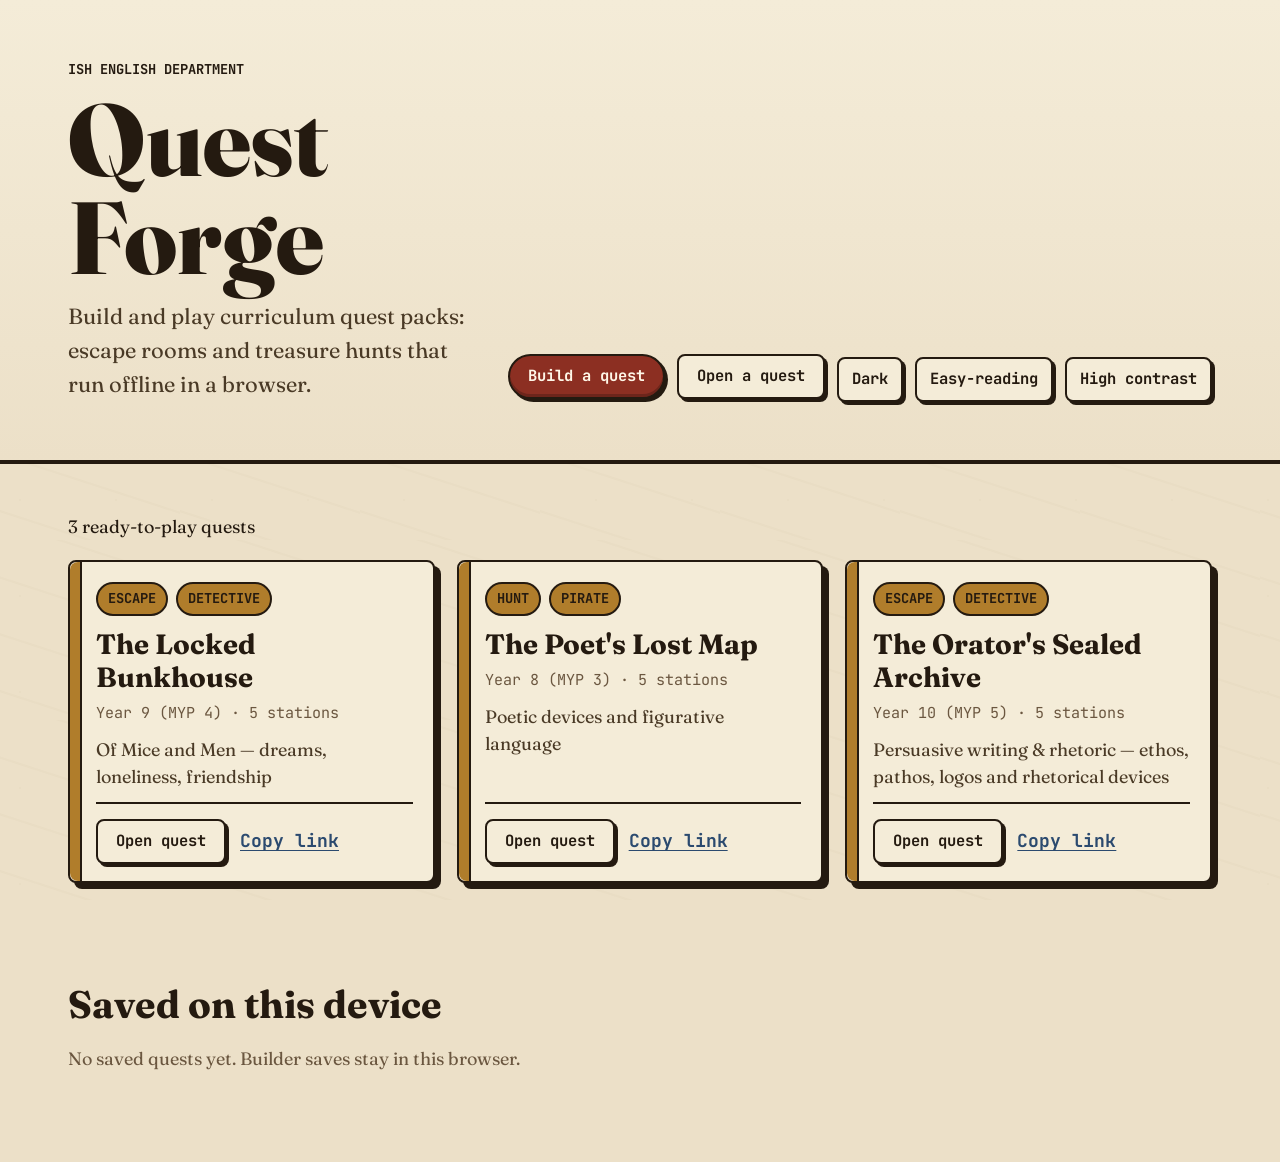
==== index.html @ dc08c19c "Quest Forge: ISH English escape-room / treasure-hunt builder Static, no-backend web app for the ISH " ====
<!DOCTYPE html>
<html lang="en" data-theme="light" data-font="standard" data-contrast="normal">
<head>
  <meta charset="UTF-8" />
  <meta name="viewport" content="width=device-width, initial-scale=1.0" />
  <meta name="description" content="Quest Forge for the ISH English department: build and play browser-based English escape rooms and treasure hunts." />
  <title>Quest Forge · ISH English</title>
  <script>
    (function () {
      try {
        var raw = localStorage.getItem("ishQuest.prefs.v1");
        var p = raw ? JSON.parse(raw) : {};
        var theme = p.theme || (matchMedia("(prefers-color-scheme: dark)").matches ? "dark" : "light");
        document.documentElement.dataset.theme = theme;
        document.documentElement.dataset.font = p.font === "dyslexic" ? "dyslexic" : "standard";
        document.documentElement.dataset.contrast = p.contrast ? "high" : "normal";
        document.documentElement.dataset.size = p.biggerText ? "big" : "normal";
      } catch (e) {}
    })();
  </script>
  <link rel="preconnect" href="https://fonts.googleapis.com" />
  <link rel="preconnect" href="https://fonts.gstatic.com" crossorigin />
  <link href="https://fonts.googleapis.com/css2?family=Atkinson+Hyperlegible:wght@400;700&family=Fraunces:opsz,wght@9..144,600..900&family=JetBrains+Mono:wght@400;600;700&display=swap" rel="stylesheet" />
  <link rel="stylesheet" href="styles.css?v=1" />
  <script src="config.js?v=1"></script>
</head>
<body>
  <a class="skip-link" href="#main">Skip to quests</a>
  <div id="launcherRoot"></div>
  <div class="toast" id="toast" role="status" aria-live="polite" hidden></div>

  <script src="vendor/lz-string.min.js?v=1"></script>
  <script src="schema.js?v=1"></script>
  <script src="store.js?v=1"></script>
  <script src="share.js?v=1"></script>
  <script src="data.js?v=1"></script>
  <script src="launcher.js?v=1"></script>
</body>
</html>
---- styles.css ----
/* ============================================================
   Quest Forge — ISH English quest builder/player
   Cartographer's Library: parchment, ink, brass, wax seals.
   Vanilla HTML/CSS/JS, no build step.
   ============================================================ */

:root {
  --parchment: #ece0c8;
  --parchment-2: #e2d3b3;
  --vellum: #f4ecd8;
  --ink: #241a10;
  --ink-soft: #4a3a26;
  --ink-mute: #6b5740;
  --seal-red: #8c2f22;
  --brass: #b07d2b;
  --brass-bright: #d8a13e;
  --forest: #3a5a40;
  --ink-blue: #2b4a6f;
  --map-line: #9a8259;

  --bg: var(--parchment);
  --surface: var(--vellum);
  --surface-2: var(--parchment-2);
  --bad: var(--seal-red);
  --good: var(--forest);
  --rule: 2px;
  --rule-thick: 4px;
  --radius: 8px;
  --shadow: 6px 6px 0 var(--ink);
  --shadow-sm: 3px 3px 0 var(--ink);
  --maxw: 1240px;
  --measure: 70ch;
  --font-display: "Fraunces", Georgia, "Times New Roman", serif;
  --font-mono: "JetBrains Mono", ui-monospace, SFMono-Regular, Menlo, monospace;
  --font-body: "Fraunces", Georgia, "Times New Roman", serif;
  --ease: cubic-bezier(0.2, 0, 0, 1);
}

[data-theme="dark"] {
  --bg: #15110b;
  --surface: #241c12;
  --surface-2: #2f2517;
  --ink: #efe4cc;
  --ink-soft: #cdbf9f;
  --ink-mute: #9c8c6e;
  --seal-red: #c4503e;
  --brass: #d8a13e;
  --brass-bright: #f1c364;
  --forest: #6aa06f;
  --ink-blue: #7fa8d4;
  --map-line: #8e7650;
  --shadow: 0 0 0 2px var(--map-line), 0 12px 36px rgba(0, 0, 0, 0.45);
  --shadow-sm: 0 0 0 2px var(--map-line), 0 8px 20px rgba(0, 0, 0, 0.35);
}

[data-font="dyslexic"] {
  --font-body: "Atkinson Hyperlegible", Arial, sans-serif;
  --font-display: "Atkinson Hyperlegible", Arial, sans-serif;
  --font-mono: "Atkinson Hyperlegible", Arial, sans-serif;
  --measure: 62ch;
}

[data-font="dyslexic"] body {
  letter-spacing: 0.02em;
  word-spacing: 0.08em;
  line-height: 1.8;
}

[data-size="big"] { font-size: 118%; }

[data-contrast="high"] {
  --ink-soft: var(--ink);
  --ink-mute: var(--ink);
  --rule: 3px;
  --shadow-sm: 4px 4px 0 var(--ink);
}

@media (prefers-contrast: more) {
  :root {
    --ink-soft: var(--ink);
    --ink-mute: var(--ink);
    --rule: 3px;
  }
}

* { box-sizing: border-box; }
html { font-size: 112.5%; scroll-behavior: smooth; }

body {
  margin: 0;
  min-height: 100vh;
  background: var(--bg);
  color: var(--ink);
  font-family: var(--font-body);
  font-size: 1rem;
  line-height: 1.7;
  letter-spacing: 0;
  -webkit-font-smoothing: antialiased;
  overflow-x: clip;
}

body::before {
  content: "";
  position: fixed;
  inset: 0;
  pointer-events: none;
  background-image:
    radial-gradient(circle at 20px 20px, var(--map-line) 1px, transparent 1.5px),
    repeating-linear-gradient(18deg, transparent 0 26px, var(--map-line) 27px 28px, transparent 29px 54px);
  background-size: 96px 96px, 180px 180px;
  opacity: 0.03;
  z-index: 0;
}

body > * { position: relative; z-index: 1; }
a { color: var(--ink-blue); text-decoration-thickness: 2px; text-underline-offset: 3px; }
p, li { max-width: var(--measure); }
button, input, textarea, select { font: inherit; }

.mono { font-family: var(--font-mono); }
.sr-only {
  position: absolute;
  width: 1px;
  height: 1px;
  padding: 0;
  margin: -1px;
  overflow: hidden;
  clip: rect(0, 0, 0, 0);
  white-space: nowrap;
  border: 0;
}

.skip-link {
  position: absolute;
  left: -999px;
  top: 0;
  background: var(--ink);
  color: var(--surface);
  padding: 10px 16px;
  font-family: var(--font-mono);
  font-weight: 700;
  z-index: 100;
}
.skip-link:focus { left: 0; }

:where(button, a, input, select, textarea, [tabindex]):focus-visible {
  outline: var(--rule) solid var(--seal-red);
  outline-offset: 2px;
}
[data-theme="dark"] :where(button, a, input, select, textarea, [tabindex]):focus-visible {
  outline-color: var(--brass);
}

/* ---------- Buttons ---------- */
.btn, .icon-btn, .card__open {
  display: inline-flex;
  align-items: center;
  justify-content: center;
  gap: 8px;
  min-height: 44px;
  border: var(--rule) solid var(--ink);
  border-radius: var(--radius);
  background: var(--surface);
  color: var(--ink);
  box-shadow: var(--shadow-sm);
  cursor: pointer;
  font-family: var(--font-mono);
  font-size: 0.86rem;
  font-weight: 700;
  letter-spacing: 0;
  line-height: 1.2;
  text-decoration: none;
  padding: 11px 18px;
  transition: transform 0.08s var(--ease), box-shadow 0.08s var(--ease), background 0.12s, color 0.12s;
}
.btn:hover, .icon-btn:hover, .card__open:hover { transform: translate(-1px, -1px); box-shadow: 5px 5px 0 var(--ink); }
.btn:active, .icon-btn:active, .card__open:active { transform: translate(2px, 2px); box-shadow: 0 0 0 var(--ink); }
.btn--primary, .wax-btn {
  background: var(--seal-red);
  color: #fff7e8;
  border-radius: 999px;
  box-shadow: inset 0 -3px 0 rgba(0, 0, 0, 0.22), var(--shadow-sm);
}
.btn--ghost { background: var(--surface); }
.btn--danger { background: var(--bad); color: #fff7e8; }
.icon-btn {
  width: 44px;
  min-width: 44px;
  padding: 0;
  font-size: 1.35rem;
}

/* ---------- Shared Shell ---------- */
.masthead, .quest-head {
  border-bottom: var(--rule-thick) solid var(--ink);
  background: linear-gradient(180deg, var(--surface), var(--bg));
}
.masthead__inner, .quest-head {
  max-width: var(--maxw);
  margin: 0 auto;
  padding: clamp(28px, 5vw, 58px) clamp(18px, 4vw, 48px);
}
.masthead__inner {
  display: grid;
  grid-template-columns: minmax(0, 1fr) auto;
  align-items: end;
  gap: 36px;
}
.quest-head {
  display: grid;
  gap: 14px;
}
.top-links {
  display: flex;
  flex-wrap: wrap;
  gap: 12px;
  font-family: var(--font-mono);
  font-size: 0.82rem;
  font-weight: 700;
}
.top-link { color: var(--ink-blue); }
.kicker, .filter-group__title, .field__legend, .sort__label {
  margin: 0 0 10px;
  font-family: var(--font-mono);
  font-size: 0.76rem;
  font-weight: 700;
  letter-spacing: 0;
  text-transform: uppercase;
  color: var(--ink);
}
.wordmark {
  margin: 0;
  font-family: var(--font-display);
  font-weight: 800;
  font-size: clamp(3rem, 8vw, 6.5rem);
  line-height: 0.95;
  letter-spacing: 0;
  overflow-wrap: anywhere;
}
.quest-title { font-size: clamp(2.6rem, 6vw, 5.4rem); }
.lede, .story-text {
  margin: 14px 0 0;
  color: var(--ink-soft);
  font-size: 1.22rem;
  line-height: 1.55;
}
.masthead__actions, .hero-actions, .quest-controls, .station-actions, .footer-bar, .modal__foot {
  display: flex;
  align-items: center;
  flex-wrap: wrap;
  gap: 12px;
}
.masthead__actions { justify-content: flex-end; }
.quest-controls { margin-top: 6px; }
.control-btn { padding-inline: 13px; }
.control-btn[aria-pressed="true"], .chip[aria-pressed="true"] {
  background: var(--ink);
  color: var(--surface);
}

.layout, .quest-main, .builder-main, .saved-section, .launcher-shell > .saved-section {
  max-width: var(--maxw);
  margin: 0 auto;
  padding: 30px clamp(18px, 4vw, 48px) 70px;
}
.launcher-layout { display: block; }
.quest-main, .builder-main { display: grid; gap: 24px; }
.section-title {
  margin: 0 0 12px;
  font-family: var(--font-display);
  font-size: clamp(1.75rem, 3vw, 2.6rem);
  line-height: 1.12;
  letter-spacing: 0;
}

/* ---------- Cards ---------- */
.scroll-card, .card, .modal, .empty {
  background: var(--surface);
  border: var(--rule) solid var(--ink);
  border-radius: var(--radius);
  box-shadow: var(--shadow);
}
.scroll-card { padding: clamp(18px, 3vw, 28px); }
.grid {
  list-style: none;
  display: grid;
  grid-template-columns: repeat(auto-fill, minmax(min(300px, 100%), 1fr));
  gap: 22px;
  margin: 0;
  padding: 0;
}
.card {
  position: relative;
  display: flex;
  flex-direction: column;
  padding: 20px 20px 16px 26px;
}
.card::before {
  content: "";
  position: absolute;
  inset: 0 auto 0 0;
  width: 10px;
  background: var(--brass);
  border-right: var(--rule) solid var(--ink);
  border-radius: var(--radius) 0 0 var(--radius);
}
.card__meta { display: flex; flex-wrap: wrap; gap: 8px; margin-bottom: 12px; }
.card__title {
  margin: 0 0 8px;
  font-family: var(--font-display);
  font-size: 1.55rem;
  line-height: 1.18;
  overflow-wrap: anywhere;
}
.card__source, .card__note, .field__hint, .feedback {
  margin: 0 0 12px;
  color: var(--ink-mute);
  line-height: 1.5;
}
.card__source { font-family: var(--font-mono); font-size: 0.84rem; }
.card__note { color: var(--ink-soft); }
.card__foot {
  margin-top: auto;
  display: flex;
  flex-wrap: wrap;
  gap: 10px;
  align-items: center;
  padding-top: 14px;
  border-top: var(--rule) solid var(--ink);
}
.card__del {
  border: 0;
  background: transparent;
  color: var(--ink-blue);
  font-family: var(--font-mono);
  font-weight: 700;
  cursor: pointer;
  padding: 8px 4px;
  text-decoration: underline;
  text-underline-offset: 3px;
}
.badge, .tag-field, .seal {
  display: inline-flex;
  align-items: center;
  min-height: 28px;
  border: var(--rule) solid var(--ink);
  border-radius: 999px;
  padding: 3px 10px;
  font-family: var(--font-mono);
  font-size: 0.76rem;
  font-weight: 700;
  text-transform: uppercase;
  letter-spacing: 0;
}
.tag-field, .badge { background: var(--brass); color: var(--ink); }
.seal { margin: 14px 0; width: fit-content; }
.seal--green { background: var(--forest); color: #fff; }
.seal--amber { background: var(--brass-bright); color: #1f160c; }
.seal--red { background: var(--seal-red); color: #fff7e8; }

/* ---------- Forms ---------- */
.field { display: grid; gap: 7px; margin-bottom: 16px; }
.field-row {
  display: grid;
  grid-template-columns: repeat(2, minmax(0, 1fr));
  gap: 16px;
}
input, textarea, select, .answer-input {
  width: 100%;
  border: var(--rule) solid var(--ink);
  border-radius: var(--radius);
  background: var(--surface);
  color: var(--ink);
  padding: 11px 12px;
  font-family: var(--font-mono);
  font-size: 0.95rem;
  line-height: 1.45;
}
textarea { resize: vertical; }
input:focus, textarea:focus, select:focus { box-shadow: var(--shadow-sm); }
.form-error {
  margin: 12px 0;
  background: var(--seal-red);
  color: #fff7e8;
  border: var(--rule) solid var(--ink);
  border-radius: var(--radius);
  padding: 10px 13px;
  font-weight: 700;
}
.tile-group {
  display: grid;
  grid-template-columns: repeat(auto-fit, minmax(min(220px, 100%), 1fr));
  gap: 12px;
}
.tile, .choice {
  display: grid;
  gap: 4px;
  text-align: left;
  border: var(--rule) solid var(--ink);
  border-radius: var(--radius);
  background: var(--surface);
  color: var(--ink);
  padding: 14px;
  cursor: pointer;
  box-shadow: var(--shadow-sm);
}
.tile[aria-checked="true"], .choice[aria-checked="true"] {
  background: var(--forest);
  color: #fff;
}
.tile__title, .choice__text { font-weight: 700; overflow-wrap: anywhere; }
.tile__desc { color: currentColor; opacity: 0.86; }
.filter-group__options, .word-bank {
  display: flex;
  flex-wrap: wrap;
  gap: 8px;
}
.chip {
  display: inline-flex;
  align-items: center;
  max-width: 100%;
  min-height: 38px;
  border: var(--rule) solid var(--ink);
  border-radius: 999px;
  background: var(--surface);
  color: var(--ink);
  padding: 7px 12px;
  cursor: pointer;
  font-family: var(--font-mono);
  font-size: 0.82rem;
  font-weight: 700;
}

/* ---------- Builder ---------- */
.builder-card { display: grid; gap: 16px; }
.how-strip {
  list-style: none;
  display: grid;
  grid-template-columns: repeat(3, minmax(0, 1fr));
  gap: 14px;
  padding: 0;
  margin: 18px 0 0;
}
.how-step {
  max-width: none;
  border: var(--rule) dashed var(--map-line);
  border-radius: var(--radius);
  padding: 14px;
  background: var(--surface-2);
  font-family: var(--font-mono);
  font-weight: 700;
}
.prompt-preview, .paste-area { min-height: 420px; }
.builder-preview-layout {
  display: grid;
  grid-template-columns: minmax(240px, 0.75fr) minmax(0, 1.5fr);
  gap: 22px;
  align-items: start;
}
.builder-station-list { margin: 0; }
.pack-glance {
  border-bottom: var(--rule) solid var(--ink);
  padding-bottom: 14px;
}
.station-preview { margin-top: 20px; }
.footer-bar {
  position: sticky;
  bottom: 0;
  z-index: 20;
  background: var(--surface-2);
  border: var(--rule) solid var(--ink);
  border-radius: var(--radius);
  box-shadow: var(--shadow-sm);
  padding: 12px;
}
.note-list { margin: 8px 0; padding-left: 1.2rem; }
.note-list--bad li { color: var(--seal-red); font-weight: 700; }
.size-meter {
  display: flex;
  flex-wrap: wrap;
  gap: 10px;
  align-items: center;
  border: var(--rule) solid var(--ink);
  border-radius: var(--radius);
  padding: 10px;
  margin-bottom: 14px;
}
.size-meter--green { background: rgba(58, 90, 64, 0.16); }
.size-meter--amber { background: rgba(216, 161, 62, 0.25); }
.size-meter--red { background: rgba(140, 47, 34, 0.18); }
.qr-grid {
  display: grid;
  grid-template-columns: repeat(11, 1fr);
  gap: 2px;
  width: 176px;
  height: 176px;
  padding: 8px;
  border: var(--rule) solid var(--ink);
  background: #fff7e8;
}
.qr-grid span { background: transparent; }
.qr-grid .is-dark { background: var(--ink); }

/* ---------- Player ---------- */
.play-layout {
  display: grid;
  grid-template-columns: minmax(230px, 0.8fr) minmax(0, 1.7fr);
  gap: 22px;
  align-items: start;
}
.corridor-list {
  list-style: none;
  margin: 0;
  padding: 0;
  display: grid;
  gap: 10px;
}
.corridor-lock {
  width: 100%;
  display: flex;
  align-items: center;
  gap: 10px;
  text-align: left;
  border: var(--rule) solid var(--ink);
  border-radius: var(--radius);
  background: var(--surface);
  color: var(--ink);
  padding: 11px;
  cursor: pointer;
}
.corridor-lock[aria-current="step"] {
  background: var(--brass-bright);
  color: #1f160c;
}
.corridor-lock:disabled {
  opacity: 0.62;
  cursor: not-allowed;
}
.lock--open { animation: unlock 0.24s var(--ease); }
@keyframes unlock {
  0% { transform: rotate(0); }
  35% { transform: rotate(-8deg); }
  70% { transform: rotate(8deg); }
  100% { transform: rotate(0); }
}
.station-panel { display: grid; gap: 14px; }
.puzzle-host { display: grid; gap: 14px; }
.puzzle-prompt {
  margin: 0;
  font-size: 1.18rem;
  font-weight: 700;
  color: var(--ink);
}
.cipher-box, .quote-card, .riddle-card, .passage, .word-grid {
  border: var(--rule) solid var(--ink);
  border-radius: var(--radius);
  background: var(--surface-2);
  padding: 16px;
  color: var(--ink);
  overflow-wrap: anywhere;
}
.cipher-box, .word-grid {
  font-family: var(--font-mono);
  font-size: 1.1rem;
  letter-spacing: 0.04em;
}
.choice-block { display: grid; gap: 9px; }
.choice-group { display: grid; gap: 10px; }
.choice {
  grid-template-columns: auto minmax(0, 1fr);
  align-items: center;
}
.choice__letter {
  display: inline-grid;
  place-items: center;
  width: 34px;
  height: 34px;
  border: var(--rule) solid currentColor;
  border-radius: 50%;
  font-family: var(--font-mono);
  font-weight: 700;
}
.sequence-list {
  display: grid;
  gap: 10px;
  margin: 0;
  padding-left: 1.35rem;
}
.sequence-item {
  max-width: none;
  border: var(--rule) solid var(--ink);
  border-radius: var(--radius);
  background: var(--surface-2);
  padding: 10px;
}
.sequence-item__text {
  display: block;
  margin-bottom: 8px;
  font-weight: 700;
}
.sequence-item__controls { display: flex; gap: 8px; }
.sequence-btn { width: 38px; min-width: 38px; height: 38px; min-height: 38px; }
.hint-area {
  border-top: var(--rule) dashed var(--map-line);
  padding-top: 12px;
}
.hint-list { margin: 0 0 12px; padding-left: 1.35rem; }
.reveal-box {
  display: flex;
  gap: 12px;
  align-items: flex-start;
  border: var(--rule) solid var(--forest);
  border-radius: var(--radius);
  background: rgba(58, 90, 64, 0.16);
  padding: 14px;
}
.reveal-box p { margin: 0; color: var(--ink); }
.fragment-earned { font-family: var(--font-mono); font-weight: 700; color: var(--forest); }
.score-line {
  margin: 4px 0 0;
  color: var(--ink-soft);
  font-family: var(--font-mono);
  font-size: 0.92rem;
  font-weight: 700;
}

/* Hunt map */
.hunt-layout {
  display: grid;
  grid-template-columns: minmax(220px, 0.75fr) minmax(0, 1.4fr);
  gap: 22px;
  align-items: start;
}
.final-code { grid-column: 1 / -1; }
.fragment-slots {
  display: flex;
  flex-wrap: wrap;
  gap: 8px;
  margin: 10px 0;
}
.fragment-slot {
  display: inline-grid;
  place-items: center;
  width: 44px;
  height: 44px;
  border: var(--rule) solid var(--ink);
  border-radius: 50%;
  background: var(--surface-2);
  font-family: var(--font-mono);
  font-weight: 700;
}
.fragment-slot.is-filled {
  background: var(--brass-bright);
  color: #1f160c;
}
.map-grid {
  position: relative;
  display: grid;
  grid-template-columns: repeat(auto-fit, minmax(min(180px, 100%), 1fr));
  gap: 18px;
}
.map-grid::before {
  content: "";
  position: absolute;
  inset: 20px;
  border: var(--rule) dashed var(--map-line);
  border-radius: 40%;
  pointer-events: none;
}
.map-node {
  position: relative;
  min-height: 148px;
  display: grid;
  align-content: center;
  justify-items: center;
  gap: 7px;
  border: var(--rule-thick) solid var(--ink);
  border-radius: 50%;
  background: var(--surface);
  color: var(--ink);
  box-shadow: var(--shadow-sm);
  cursor: pointer;
  text-align: center;
  padding: 16px;
}
.map-node.is-solved {
  background: var(--forest);
  color: #fff;
}
.map-node__icon { font-size: 1.7rem; }
.map-node__name { font-weight: 800; line-height: 1.2; overflow-wrap: anywhere; }
.map-node__status { font-family: var(--font-mono); font-size: 0.76rem; text-transform: uppercase; }
.final-form {
  display: grid;
  grid-template-columns: minmax(0, 1fr) auto;
  gap: 12px;
}

/* ---------- Certificate ---------- */
.certificate {
  margin-top: 20px;
  padding: 28px;
  border: var(--rule-thick) double var(--ink);
  background: var(--vellum);
  color: #241a10;
  text-align: center;
}
.certificate__kicker, .certificate__score {
  font-family: var(--font-mono);
  font-weight: 700;
  text-transform: uppercase;
}
.certificate__title {
  margin: 8px 0;
  font-family: "Fraunces", Georgia, serif;
  font-size: clamp(2rem, 5vw, 3.5rem);
}
.certificate__name { max-width: 520px; margin: 14px auto; text-align: left; }
.certificate__body { margin-inline: auto; font-size: 1.25rem; color: #241a10; }

/* ---------- Modal + Toast ---------- */
.modal {
  width: min(760px, calc(100vw - 28px));
  max-height: calc(100vh - 40px);
  padding: 0;
  color: var(--ink);
}
.station-dialog { width: min(880px, calc(100vw - 28px)); }
.modal::backdrop { background: rgba(20, 14, 8, 0.68); }
.modal__form {
  padding: 24px clamp(18px, 4vw, 30px);
  max-height: calc(100vh - 42px);
  overflow-y: auto;
}
.modal__head {
  display: flex;
  align-items: center;
  justify-content: space-between;
  gap: 14px;
  margin-bottom: 18px;
  border-bottom: var(--rule) solid var(--ink);
  padding-bottom: 12px;
}
.modal__title {
  margin: 0;
  font-family: var(--font-display);
  font-size: 2rem;
  line-height: 1.15;
}
.modal__foot {
  justify-content: flex-end;
  margin-top: 18px;
  padding-top: 14px;
  border-top: var(--rule) solid var(--ink);
}
.toast {
  position: fixed;
  left: 50%;
  bottom: 26px;
  transform: translateX(-50%) translateY(12px);
  display: flex;
  align-items: center;
  gap: 12px;
  max-width: min(620px, calc(100vw - 32px));
  background: var(--ink);
  color: var(--surface);
  border: var(--rule) solid var(--ink);
  border-radius: var(--radius);
  box-shadow: var(--shadow);
  padding: 12px 16px;
  opacity: 0;
  pointer-events: none;
  z-index: 80;
  transition: opacity 0.2s, transform 0.2s var(--ease);
}
.toast.show {
  opacity: 1;
  pointer-events: auto;
  transform: translateX(-50%) translateY(0);
}
.toast__action, .toast__close {
  border: var(--rule) solid var(--surface);
  border-radius: 999px;
  background: transparent;
  color: var(--surface);
  cursor: pointer;
  font-family: var(--font-mono);
  font-size: 0.76rem;
  font-weight: 700;
  padding: 5px 10px;
}

.empty {
  text-align: center;
  padding: 72px 20px;
  border-style: dashed;
}
.empty__hint { color: var(--ink-mute); }
.status-dot {
  margin-left: auto;
  color: var(--forest);
  font-family: var(--font-mono);
  font-size: 0.72rem;
  text-transform: uppercase;
}
.status-dot--bad { color: var(--seal-red); }

@media (max-width: 900px) {
  .masthead__inner, .play-layout, .hunt-layout, .builder-preview-layout {
    grid-template-columns: 1fr;
  }
  .masthead__actions { justify-content: flex-start; }
  .field-row, .how-strip, .final-form { grid-template-columns: 1fr; }
  .footer-bar { position: static; }
  .wordmark { font-size: clamp(2.8rem, 14vw, 4.5rem); }
  .map-node { border-radius: var(--radius); min-height: 112px; }
}

@media print {
  body { background: #fff; }
  body * { visibility: hidden !important; }
  .certificate, .certificate * { visibility: visible !important; }
  .certificate {
    position: absolute;
    inset: 0;
    width: 100%;
    min-height: 100vh;
    box-shadow: none;
    border-color: #241a10;
  }
  .no-print { display: none !important; }
}

@media (prefers-reduced-motion: reduce) {
  * {
    animation: none !important;
    transition: none !important;
    scroll-behavior: auto !important;
  }
}
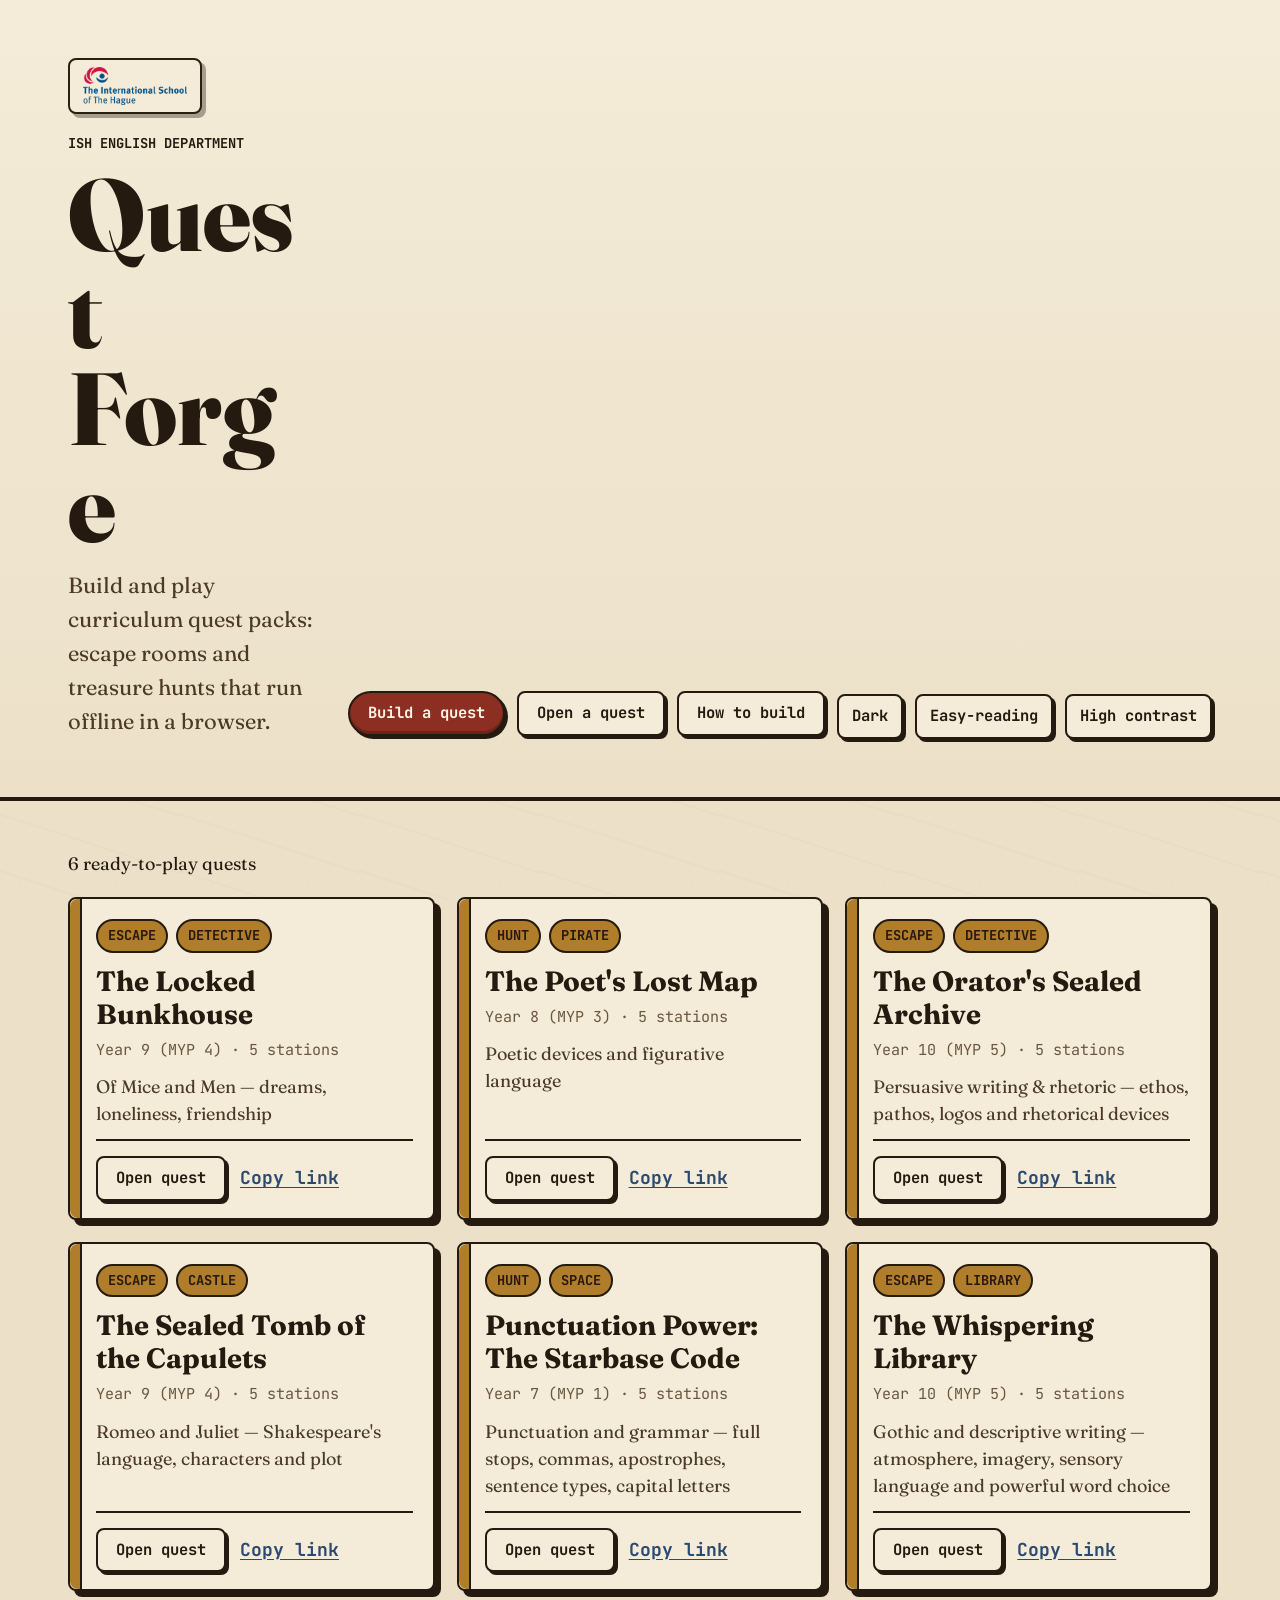
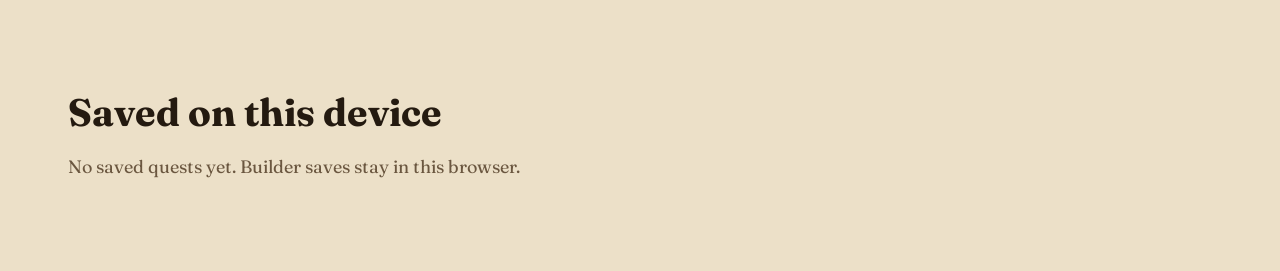
==== commit 59005548: "Add ISH logo, in-app How-To guide, and 3 more quests Logo in every masthead + certificate; wax-seal " ====
--- a/index.html
+++ b/index.html
@@ -21,6 +21,7 @@
   <link rel="preconnect" href="https://fonts.googleapis.com" />
   <link rel="preconnect" href="https://fonts.gstatic.com" crossorigin />
   <link href="https://fonts.googleapis.com/css2?family=Atkinson+Hyperlegible:wght@400;700&family=Fraunces:opsz,wght@9..144,600..900&family=JetBrains+Mono:wght@400;600;700&display=swap" rel="stylesheet" />
+  <link rel="icon" href="assets/favicon.svg" />
   <link rel="stylesheet" href="styles.css?v=1" />
   <script src="config.js?v=1"></script>
 </head>
--- a/styles.css
+++ b/styles.css
@@ -838,3 +838,65 @@
     scroll-behavior: auto !important;
   }
 }
+
+/* --- School logo (ISH) — light "bookplate" so the colour mark reads in light AND dark --- */
+.brand-plate {
+  display: inline-flex;
+  align-items: center;
+  background: #f4ecd8;
+  border: 2px solid #2a2012;
+  border-radius: 8px;
+  padding: 0.4rem 0.7rem;
+  box-shadow: 4px 4px 0 rgba(20, 14, 8, 0.35);
+  margin: 0 0 1rem;
+  width: max-content;
+  max-width: 100%;
+}
+.brand-plate__img {
+  display: block;
+  height: 38px;
+  width: auto;
+  max-width: 100%;
+}
+.certificate__logo {
+  display: block;
+  height: 46px;
+  width: auto;
+  margin: 0 auto 0.7rem;
+}
+@media (max-width: 640px) {
+  .brand-plate__img { height: 30px; }
+}
+
+/* --- How-to guide page --- */
+.howto-steps {
+  display: grid;
+  gap: 1rem;
+  grid-template-columns: repeat(auto-fit, minmax(220px, 1fr));
+  margin: 1.5rem 0 2rem;
+  list-style: none;
+  padding: 0;
+}
+.howto-badge {
+  display: inline-flex;
+  align-items: center;
+  justify-content: center;
+  width: 2.6rem;
+  height: 2.6rem;
+  border-radius: 50%;
+  background: var(--seal-red);
+  color: #f7eedd;
+  font-weight: 800;
+  font-size: 1.35rem;
+  border: 2px solid var(--ink);
+  box-shadow: 3px 3px 0 var(--ink);
+  margin-bottom: 0.6rem;
+}
+.howto-section { margin-top: 1.75rem; }
+.howto-list > li { margin: 0.55rem 0; }
+.howto-cta { margin: 2rem 0 1rem; }
+.howto-callout {
+  border-left: 5px solid var(--brass);
+  padding: 0.4rem 0 0.4rem 1rem;
+  margin: 1rem 0;
+}
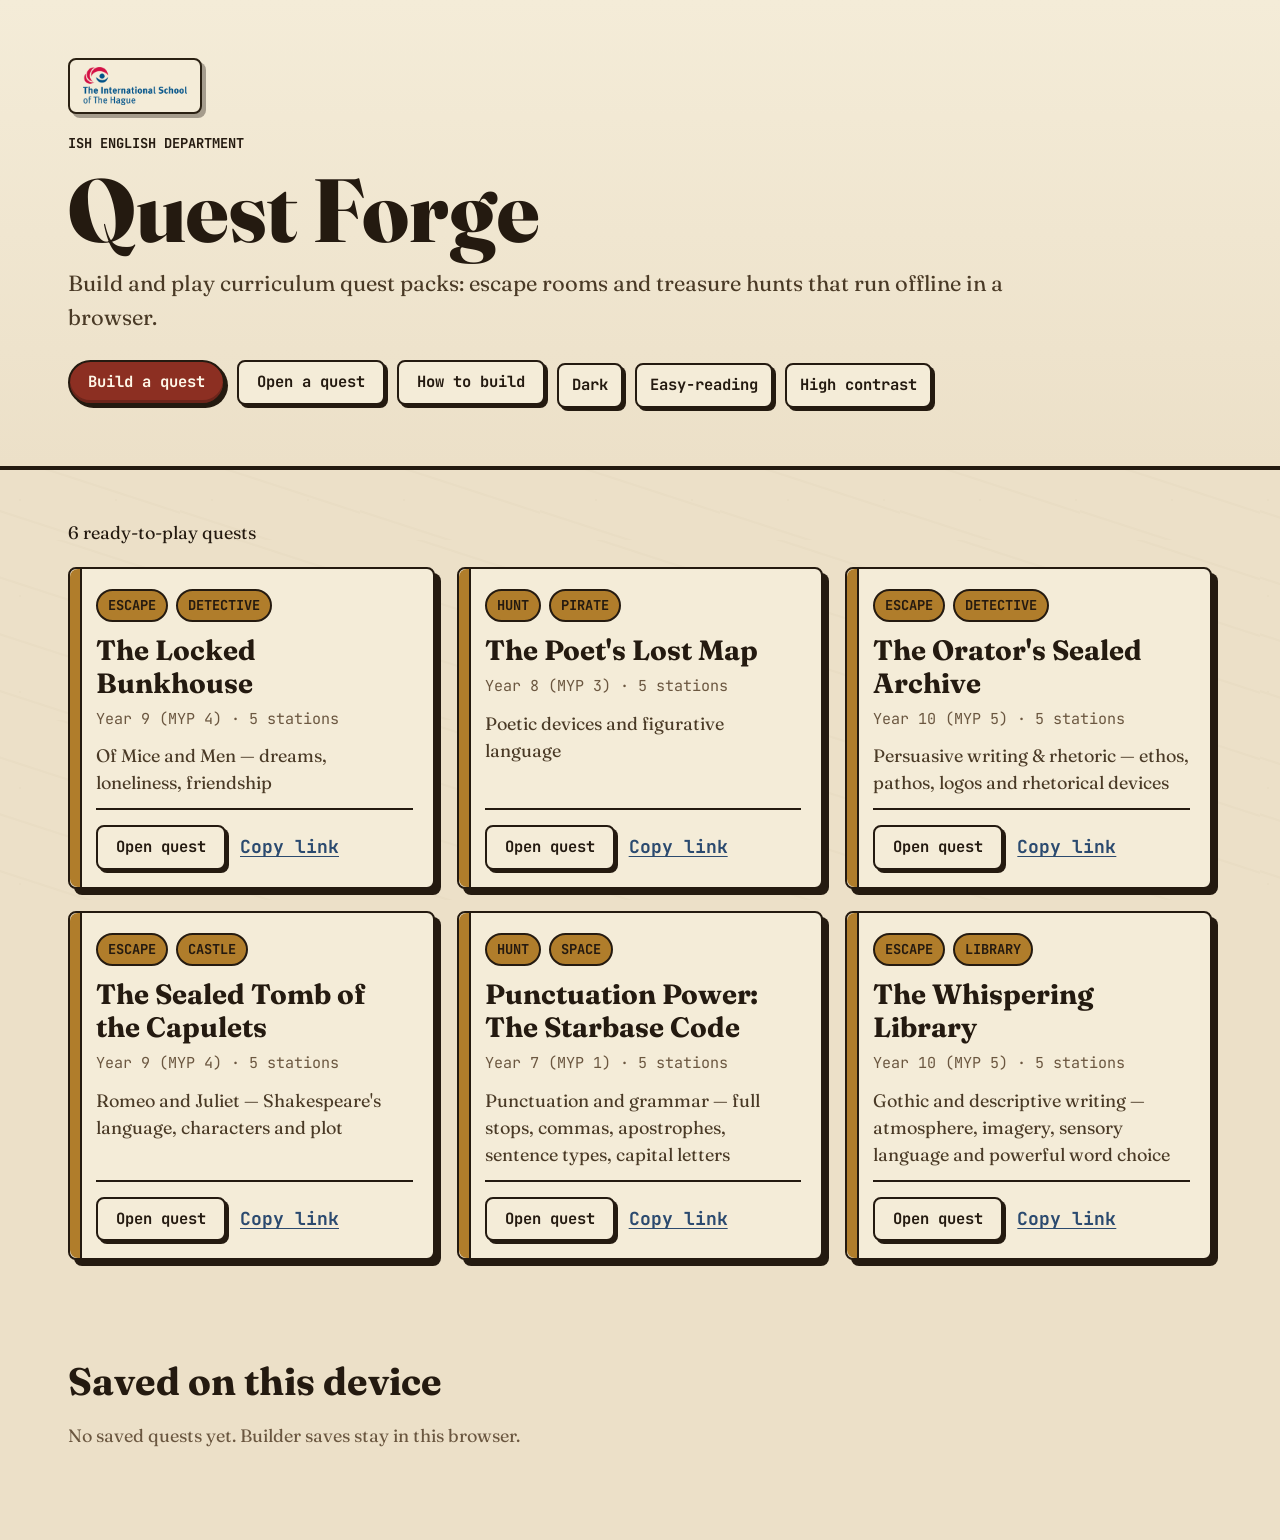
==== commit a3e70bcc: "Fix masthead wordmark breaking mid-word at desktop width On screens wider than 900px the 'Quest Forg" ====
--- a/index.html
+++ b/index.html
@@ -22,19 +22,19 @@
   <link rel="preconnect" href="https://fonts.gstatic.com" crossorigin />
   <link href="https://fonts.googleapis.com/css2?family=Atkinson+Hyperlegible:wght@400;700&family=Fraunces:opsz,wght@9..144,600..900&family=JetBrains+Mono:wght@400;600;700&display=swap" rel="stylesheet" />
   <link rel="icon" href="assets/favicon.svg" />
-  <link rel="stylesheet" href="styles.css?v=1" />
-  <script src="config.js?v=1"></script>
+  <link rel="stylesheet" href="styles.css?v=3" />
+  <script src="config.js?v=3"></script>
 </head>
 <body>
   <a class="skip-link" href="#main">Skip to quests</a>
   <div id="launcherRoot"></div>
   <div class="toast" id="toast" role="status" aria-live="polite" hidden></div>
 
-  <script src="vendor/lz-string.min.js?v=1"></script>
-  <script src="schema.js?v=1"></script>
-  <script src="store.js?v=1"></script>
-  <script src="share.js?v=1"></script>
-  <script src="data.js?v=1"></script>
-  <script src="launcher.js?v=1"></script>
+  <script src="vendor/lz-string.min.js?v=3"></script>
+  <script src="schema.js?v=3"></script>
+  <script src="store.js?v=3"></script>
+  <script src="share.js?v=3"></script>
+  <script src="data.js?v=3"></script>
+  <script src="launcher.js?v=3"></script>
 </body>
 </html>
--- a/styles.css
+++ b/styles.css
@@ -202,9 +202,8 @@
 }
 .masthead__inner {
   display: grid;
-  grid-template-columns: minmax(0, 1fr) auto;
-  align-items: end;
-  gap: 36px;
+  grid-template-columns: 1fr;
+  gap: 22px;
 }
 .quest-head {
   display: grid;
@@ -232,10 +231,12 @@
   margin: 0;
   font-family: var(--font-display);
   font-weight: 800;
-  font-size: clamp(3rem, 8vw, 6.5rem);
-  line-height: 0.95;
+  font-size: clamp(2.6rem, 7vw, 5.5rem);
+  line-height: 0.98;
   letter-spacing: 0;
-  overflow-wrap: anywhere;
+  overflow-wrap: break-word;
+  hyphens: none;
+  text-wrap: balance;
 }
 .quest-title { font-size: clamp(2.6rem, 6vw, 5.4rem); }
 .lede, .story-text {
@@ -250,7 +251,7 @@
   flex-wrap: wrap;
   gap: 12px;
 }
-.masthead__actions { justify-content: flex-end; }
+.masthead__actions { justify-content: flex-start; }
 .quest-controls { margin-top: 6px; }
 .control-btn { padding-inline: 13px; }
 .control-btn[aria-pressed="true"], .chip[aria-pressed="true"] {
